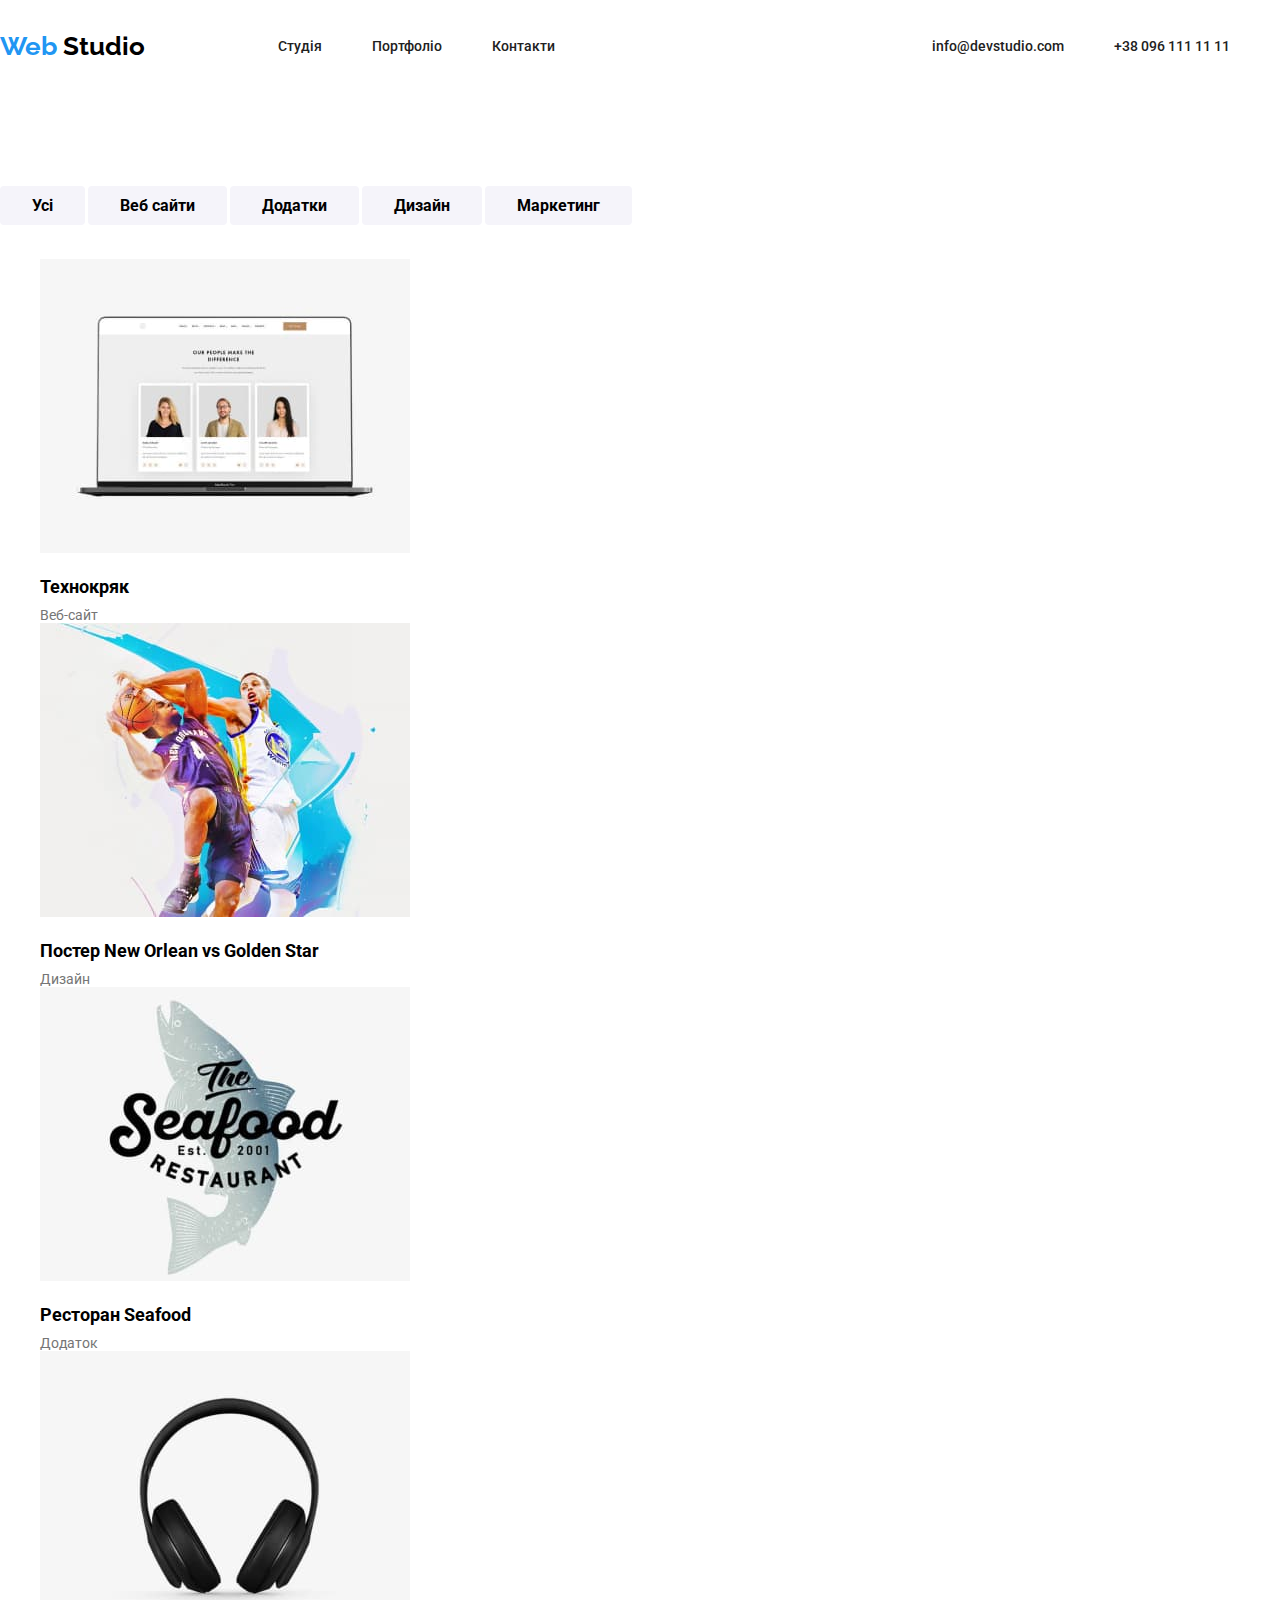
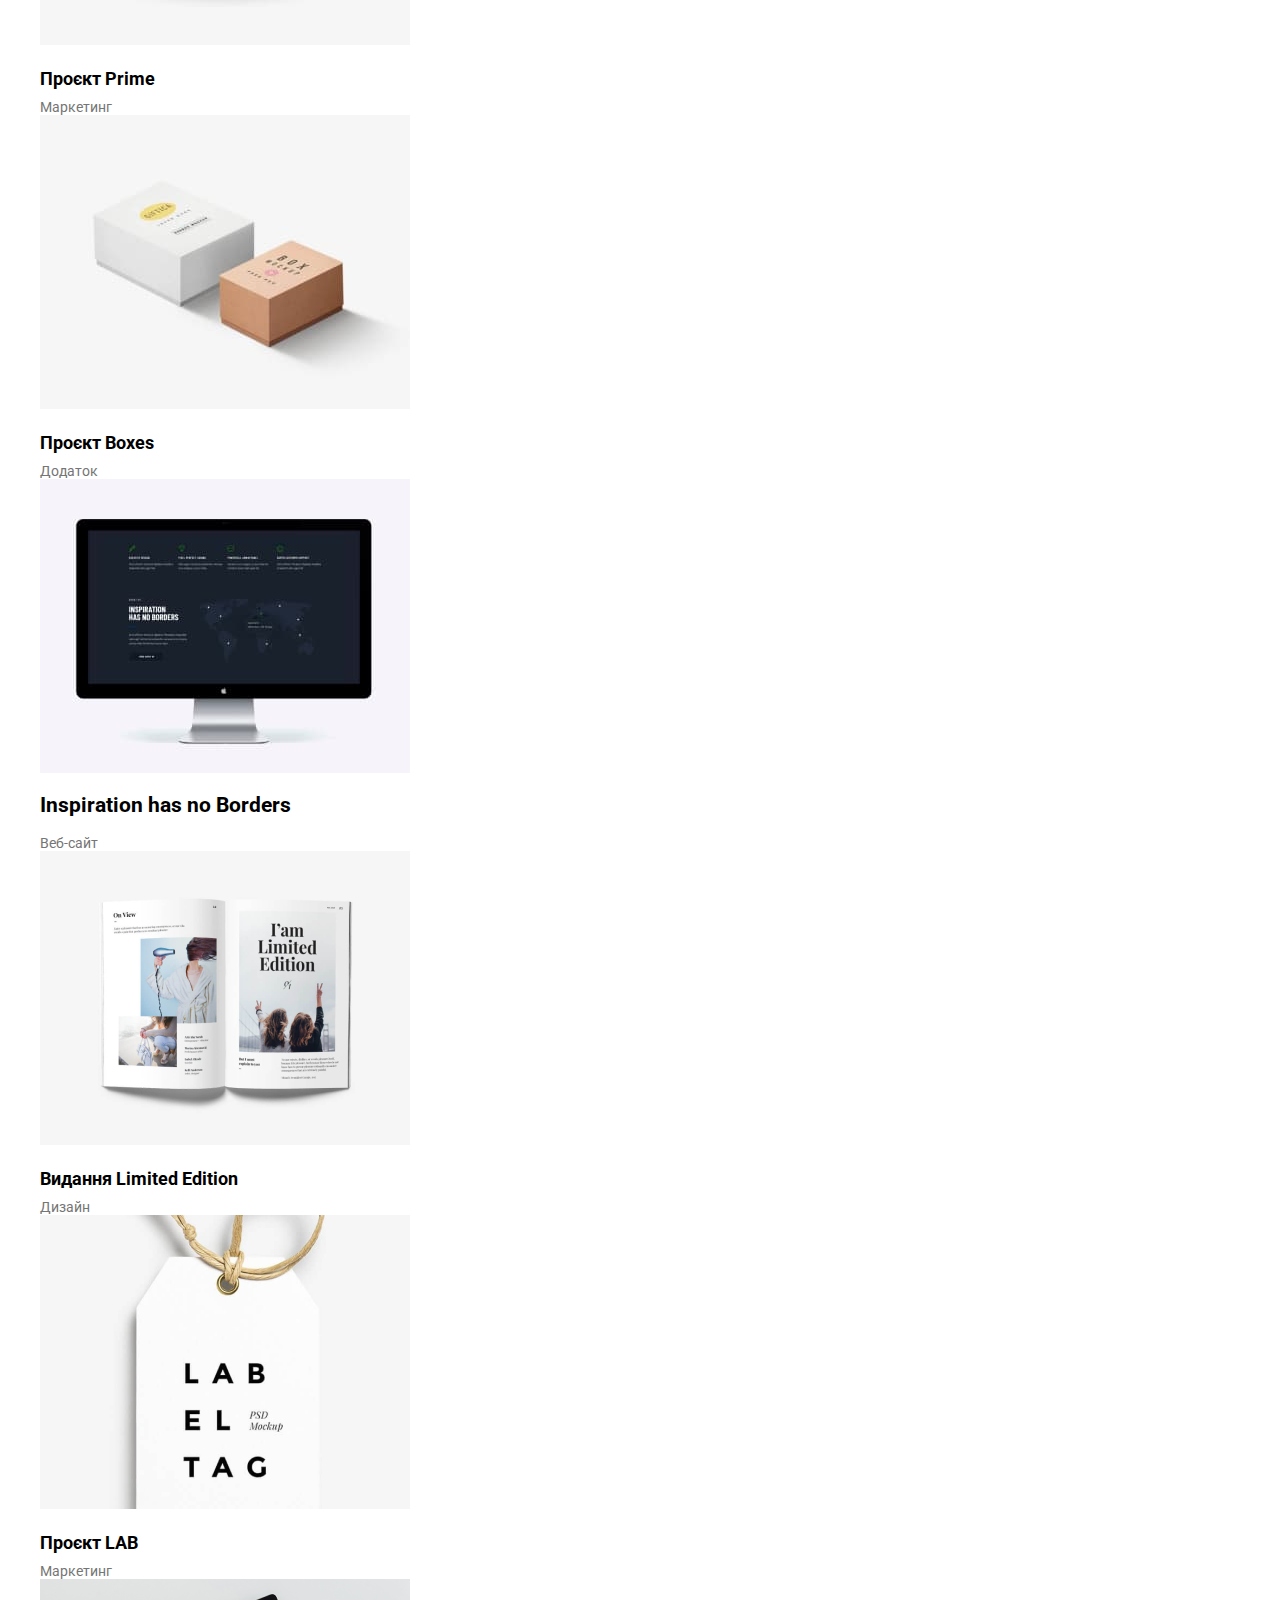
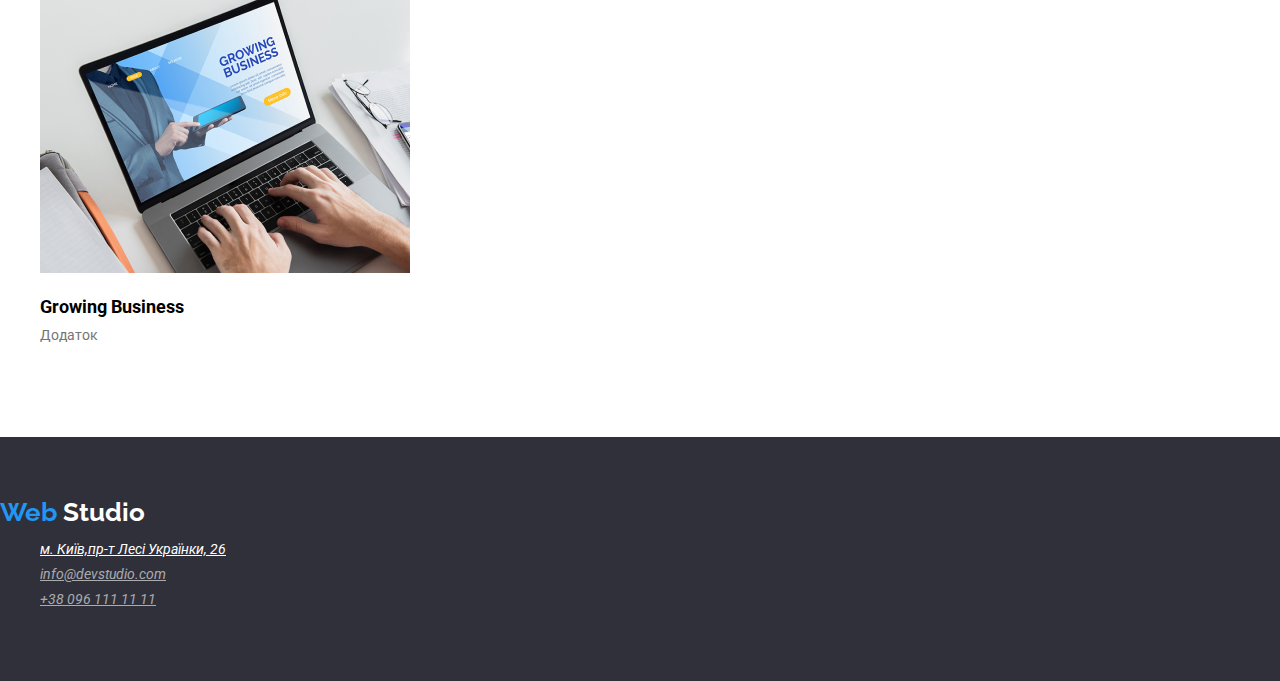
==== portfolio.html @ c98c8016 "Initial commit" ====
<!DOCTYPE html>
<html lang="uk">
  <head>
    <meta charset="UTF-8" />
    <meta http-equiv="X-UA-Compatible" content="IE=edge" />
    <meta name="viewport" content="width=device-width, initial-scale=1.0" />
    <title>Document</title>
    <link rel="preconnect" href="https://fonts.googleapis.com" />
    <link rel="preconnect" href="https://fonts.gstatic.com" crossorigin />
    <link
      href="https://fonts.googleapis.com/css2?family=Raleway:wght@700&family=Roboto:wght@400;500;700;900&display=swap"
      rel="stylesheet"
    />
    <link rel="stylesheet" href="css/styles.css" />
  </head>
  <body class="page">
    <header class="header">
      <nav class="nav">
        <div class="nav-left">
          <a href="index.html" class="logo">
            <span class="logo-1">Web</span>
            <span class="logo-2">Studio</span>
          </a>
          <ul class="links">
            <li><a href="index.html" class="link">Cтудія</a></li>
            <li><a href="portfolio.html" class="link">Портфоліо</a></li>
            <li><a href="#" class="link">Контакти</a></li>
          </ul>
        </div>
        <div class="nav-right">
          <ul class="links">
            <li>
              <a href="mailto:info@devstudio.com" class="link"
                >info@devstudio.com</a
              >
            </li>
            <li>
              <a href="tel:+380961111111" class="link">+38 096 111 11 11</a>
            </li>
          </ul>
        </div>
      </nav>
    </header>
    <main>
      <section class="buttons">
        <div>
          <button type="button" class="filter-button">Усі</button>
          <button type="button" class="filter-button">Веб сайти</button>
          <button type="button" class="filter-button">Додатки</button>
          <button type="button" class="filter-button">Дизайн</button>
          <button type="button" class="filter-button">Маркетинг</button>
        </div>
      </section>
      <section class="goods">
        <h1 hidden="Приклади постерів"></h1>
        <ul class="list">
          <li>
            <img
              src="images/first-pic.jpg"
              alt="фото нашої команди"
              width="370"
              height="294"
            />
            <h2 class="good-title">Технокряк</h2>
            <p class="text">Веб-сайт</p>
          </li>
          <li>
            <img
              src="images/second-pic.jpg"
              alt="два баскетболисти з мячем"
              width="370"
              height="294"
            />
            <h2 class="good-title">Постер New Orlean vs Golden Star</h2>
            <p class="text">Дизайн</p>
          </li>
          <li>
            <img
              src="images/third-pic.jpg"
              alt="постер ресторану з акулою"
              width="370"
              height="294"
            />
            <h2 class="good-title">Ресторан Seafood</h2>
            <p class="text">Додаток</p>
          </li>
          <li>
            <img
              src="images/fourth-pic.jpg"
              alt="зображення навушників"
              width="370"
              height="294"
            />
            <h2 class="good-title">Проєкт Prime</h2>
            <p class="text">Маркетинг</p>
          </li>
          <li>
            <img
              src="images/fifth-pic.jpg"
              alt="зображення боксів"
              width="370"
              height="294"
            />

            <h2 class="good-title">Проєкт Boxes</h2>
            <p class="text">Додаток</p>
          </li>
          <li>
            <img
              src="images/sixth-pic.jpg"
              alt="зображення монітору"
              width="370"
              height="294"
            />

            <h2>Inspiration has no Borders</h2>
            <p class="text">Веб-сайт</p>
          </li>
          <li>
            <img
              src="images/seven-pic.png"
              alt="приклад видання"
              width="370"
              height="294"
            />

            <h2 class="good-title">Видання Limited Edition</h2>
            <p class="text">Дизайн</p>
          </li>
          <li>
            <img
              src="images/eight-pic.png"
              alt="приклад проєкту лаб"
              width="370"
              height="294"
            />
            <h2 class="good-title">Проєкт LAB</h2>
            <p class="text">Маркетинг</p>
          </li>
          <li>
            <img
              src="images/nine-pic.png"
              alt="розробник працює на проєктом"
              width="370"
              height="294"
            />
            <h2 class="good-title">Growing Business</h2>
            <p class="text">Додаток</p>
          </li>
        </ul>
      </section>
    </main>
    <footer class="footer">
      <a href="index.html" class="logo">
        <span class="logo-1">Web</span>
        <span class="logo-3">Studio</span>
      </a>
      <address>
        <ul>
          <li class="footer-link">
            <a href="https://goo.gl/maps/7U3RjN2kpvTRgzjR8" class="navigation"
              >м. Київ,пр-т Лесі Українки, 26</a
            >
          </li>
          <li class="footer-link">
            <a href="mailto:info@devstudio.com" class="address"
              >info@devstudio.com</a
            >
          </li>
          <li class="footer-link">
            <a href="tel:+380961111111" class="address">+38 096 111 11 11</a>
          </li>
        </ul>
      </address>
    </footer>
  </body>
</html>
---- css/styles.css ----
:root {
  --active-color: #2196f3;
  --main-text-color: #000;
  --text-color: #212121;
  --main-back-color: #ffffff;
  --section-color: #2f303a;
  --address-color: #ffffff99;
  --team-back-color: #f5f4fa;
  --sub-text-color: #757575;
}
.page {
  font-family: Roboto, sans-serif;
  font-size: 14px;
  background-color: var(--main-back-color);
  margin: 0;
  color: var(--main-text-color);
}
.hero-title {
  font-size: 44px;
  color: var(--main-back-color);
  font-weight: 696;
  text-align: center;
}
.button {
  color: var(--main-back-color);
  background-color: var(--active-color);
  padding: 10px 32px;
  font-family: Roboto, sans-serif;
  font-size: 16px;
  font-weight: 700;
  border: none;
  border-radius: 4px;
  cursor: pointer;
}
.filter-button {
  color: var(--main-text-color);
  background-color: var(--team-back-color);
  padding: 10px 32px;
  font-family: Roboto, sans-serif;
  font-size: 16px;
  font-weight: 700;
  border: none;
  border-radius: 4px;
  cursor: pointer;
}
.filter-button:hover {
  background-color: var(--active-color);
  color: var(--main-back-color);
}
.list {
  list-style: none;
}
.text {
  margin: 10px 0 0 0;
  color: var(--sub-text-color);
  font-weight: 400;
}
.list-title {
  font-size: 14px;
  margin: 0;
  color: var(--text-color);
}
.title {
  margin: 94px 0px 50px 0px;
  font-size: 36px;
  text-align: center;
  color: var(--text-color);
}
.business-block {
  background-color: var(--section-color);
  padding: 200px 0;
}

/* --- */
.header {
  padding: 24px 0;
  background-color: var(--main-back-color);
}
.nav {
  display: flex;
  justify-content: space-between;
  align-items: center;
  color: var(--text-color);
}
.nav-left {
  display: flex;
  align-items: center;
  color: var(--text-color);
}

.logo {
  font-family: "Raleway", sans-serif;
  font-size: 26px;
  font-weight: 700;
  text-decoration: none;
  margin-right: 93px;
}
.logo-1 {
  color: var(--active-color);
}
.logo-2 {
  color: var(--main-text-color);
}
.logo-3 {
  color: var(--main-back-color);
}
/* --- */
.links {
  list-style: none;
  display: flex;
  color: var(--text-color);
}
.link {
  color: var(--text-color);
  text-decoration: none;
  font-weight: 500;
  margin-right: 50px;
}
.link:hover {
  color: var(--active-color);
}
.team-block {
  background-color: var(--team-back-color);
  font-size: 16px;
}
.service-block {
  margin-bottom: 94px;
}
.stuff-card {
  background-color: var(--main-back-color);
}
.stuff-title {
  margin: 30px 0 0 0;
}
.footer {
  background-color: var(--section-color);
  padding: 60px 0;
}
.footer-link {
  margin: 9px 0 0 0;
  list-style: none;
}
.address {
  font-size: 14px;
  color: var(--address-color);
  font-size: normal;
}
.navigation {
  color: var(--main-back-color);
}
.good-title {
  margin: 20px 0 0 0;
  font-size: 18px;
}
.buttons {
  margin-top: 94px;
}
.goods {
  margin: 34px 0 94px 0;
}
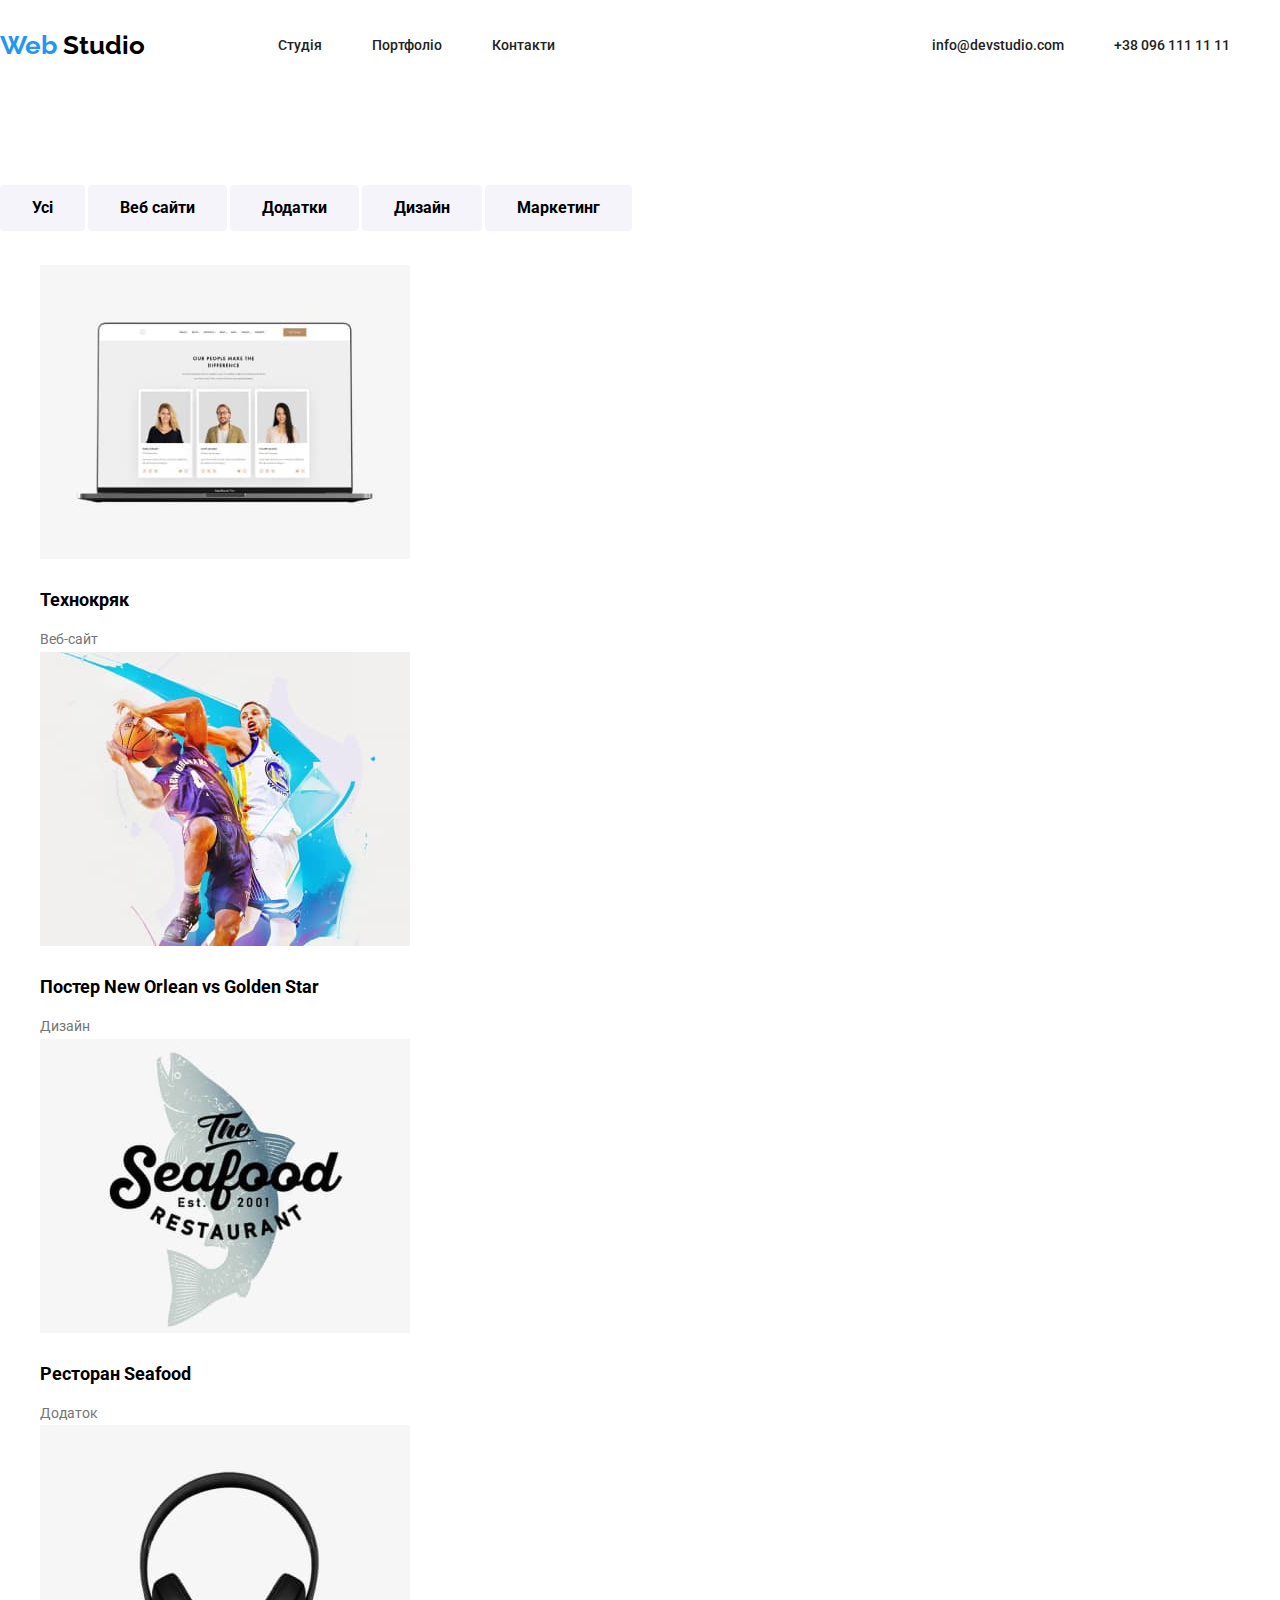
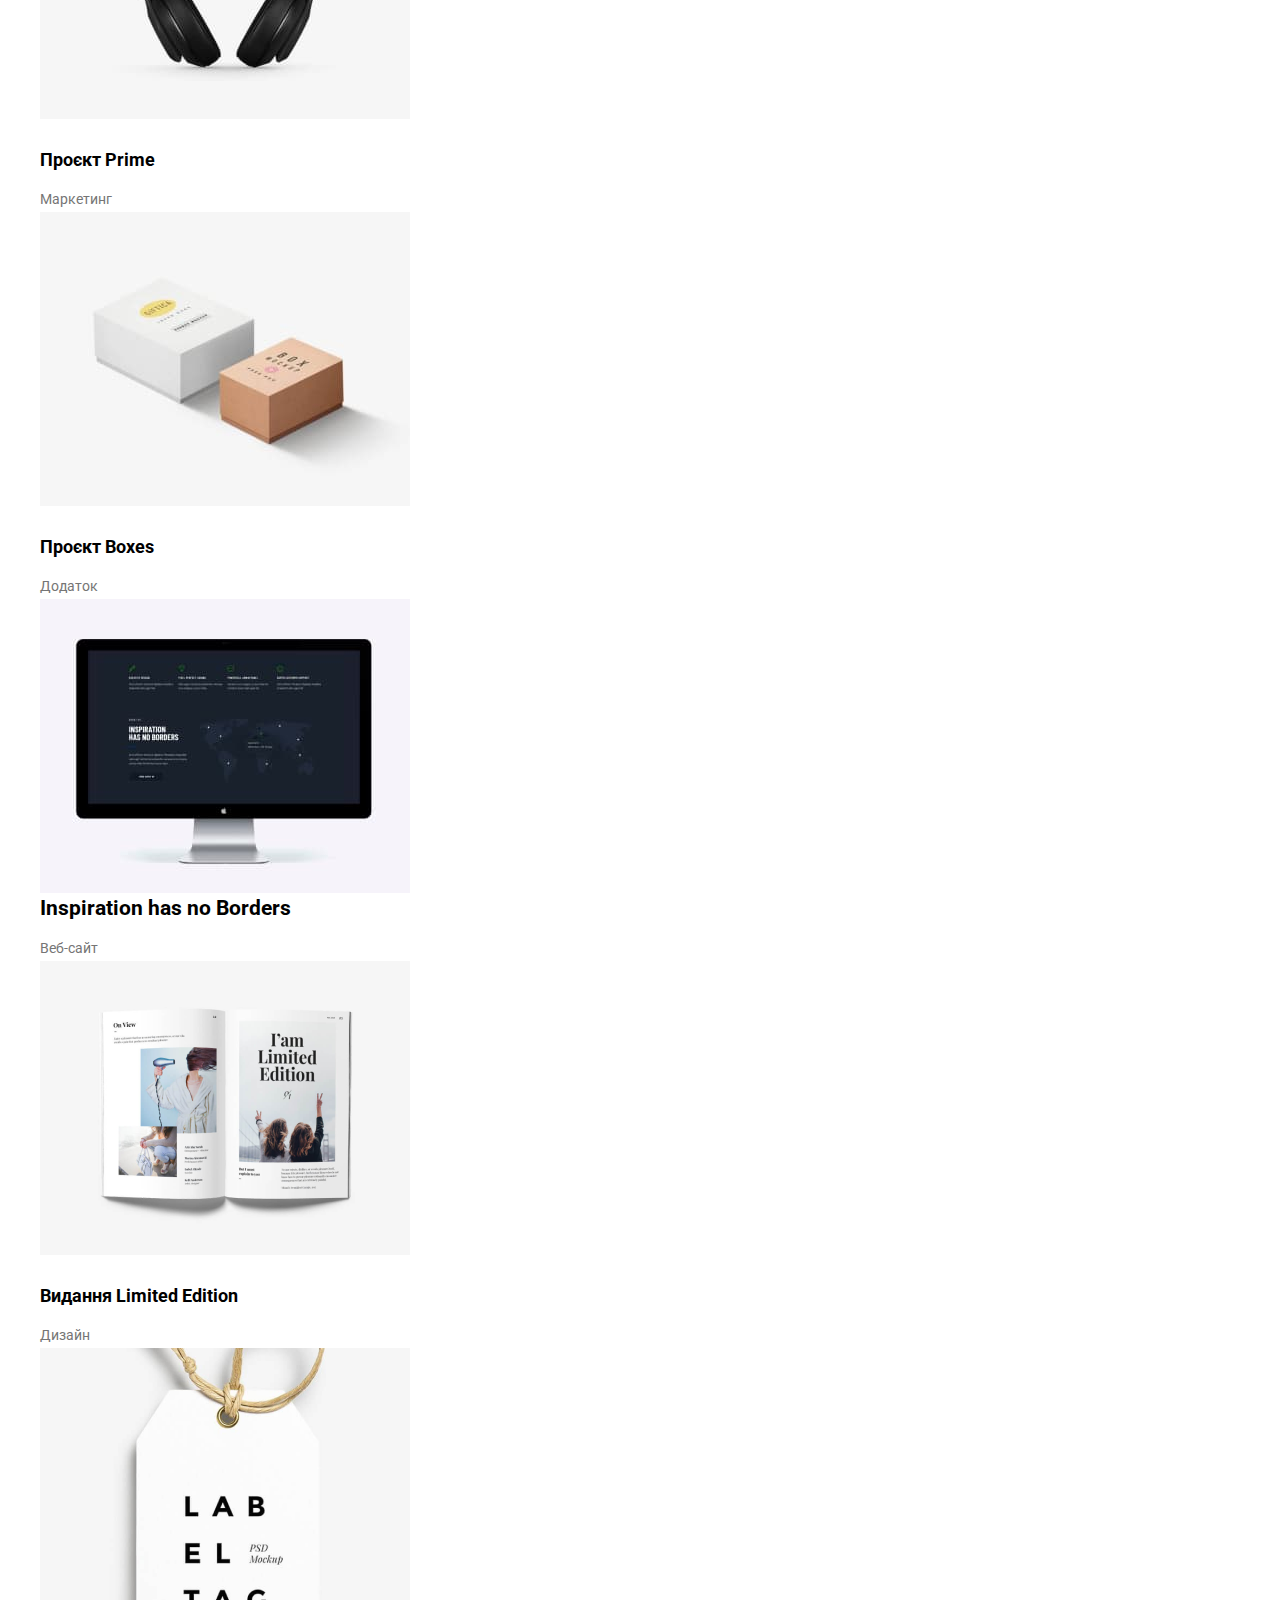
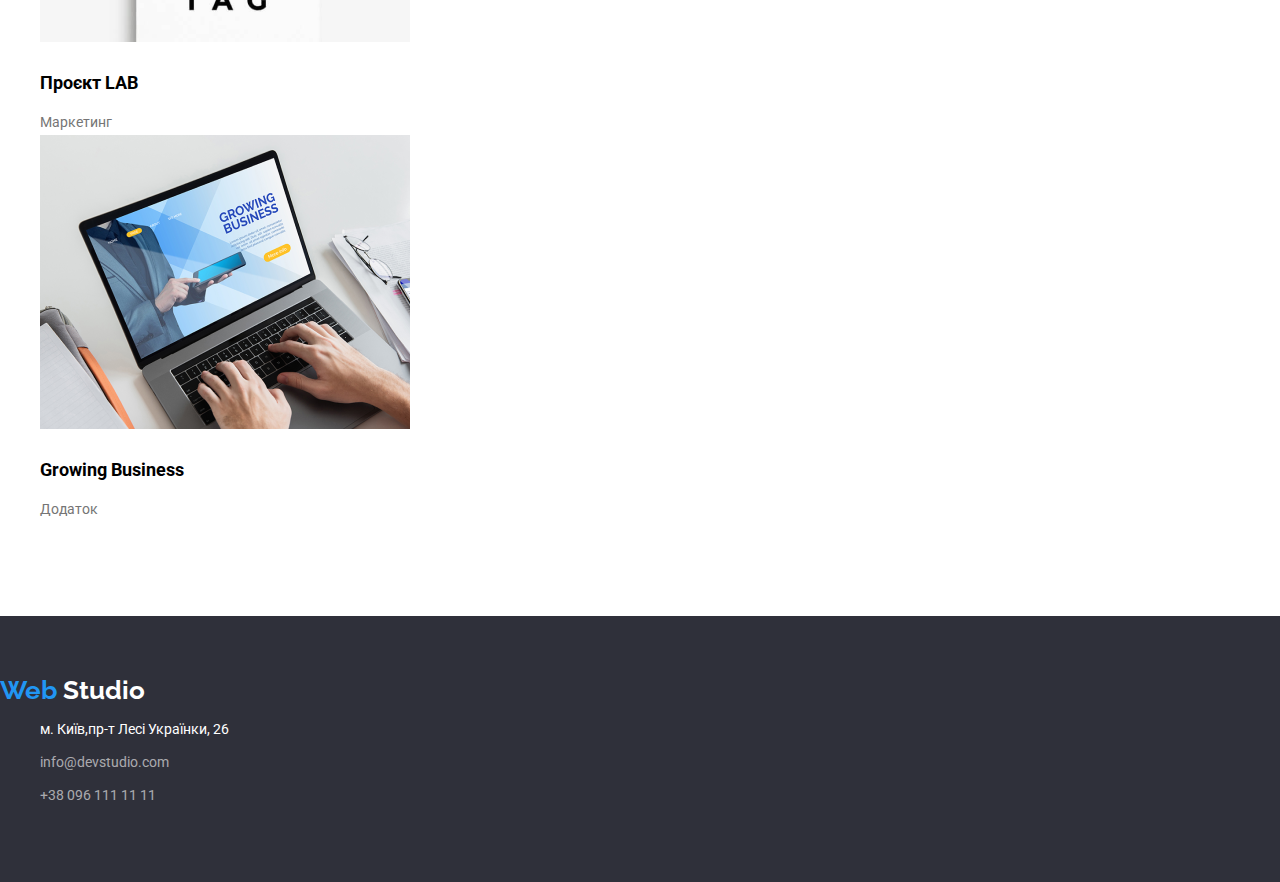
==== commit ea936364: "changes of 2th hw" ====
--- a/portfolio.html
+++ b/portfolio.html
@@ -155,7 +155,7 @@
         <span class="logo-1">Web</span>
         <span class="logo-3">Studio</span>
       </a>
-      <address>
+      <address class="address-view">
         <ul>
           <li class="footer-link">
             <a href="https://goo.gl/maps/7U3RjN2kpvTRgzjR8" class="navigation"
--- a/css/styles.css
+++ b/css/styles.css
@@ -7,6 +7,15 @@
   --address-color: #ffffff99;
   --team-back-color: #f5f4fa;
   --sub-text-color: #757575;
+}
+h1,
+h2,
+h3,
+h4,
+h5,
+h6,
+p {
+  margin-top: 0;
 }
 .page {
   font-family: Roboto, sans-serif;
@@ -18,19 +27,22 @@
 .hero-title {
   font-size: 44px;
   color: var(--main-back-color);
-  font-weight: 696;
+  font-weight: 900;
   text-align: center;
+  max-width: 696px;
+  line-height: 1.3;
 }
 .button {
   color: var(--main-back-color);
   background-color: var(--active-color);
   padding: 10px 32px;
-  font-family: Roboto, sans-serif;
+  font-family: inherit;
   font-size: 16px;
   font-weight: 700;
   border: none;
   border-radius: 4px;
   cursor: pointer;
+  line-height: 1.8;
 }
 .filter-button {
   color: var(--main-text-color);
@@ -42,6 +54,7 @@
   border: none;
   border-radius: 4px;
   cursor: pointer;
+  line-height: 1.6;
 }
 .filter-button:hover {
   background-color: var(--active-color);
@@ -53,18 +66,18 @@
 .text {
   margin: 10px 0 0 0;
   color: var(--sub-text-color);
-  font-weight: 400;
+  line-height: 1.7;
 }
 .list-title {
   font-size: 14px;
-  margin: 0;
   color: var(--text-color);
+  line-height: 1.1;
 }
 .title {
-  margin: 94px 0px 50px 0px;
   font-size: 36px;
   text-align: center;
   color: var(--text-color);
+  line-height: 1.1;
 }
 .business-block {
   background-color: var(--section-color);
@@ -94,6 +107,7 @@
   font-weight: 700;
   text-decoration: none;
   margin-right: 93px;
+  line-height: 1.1;
 }
 .logo-1 {
   color: var(--active-color);
@@ -109,12 +123,14 @@
   list-style: none;
   display: flex;
   color: var(--text-color);
+  line-height: 1.1;
 }
 .link {
   color: var(--text-color);
   text-decoration: none;
   font-weight: 500;
   margin-right: 50px;
+  line-height: 1.1;
 }
 .link:hover {
   color: var(--active-color);
@@ -122,6 +138,7 @@
 .team-block {
   background-color: var(--team-back-color);
   font-size: 16px;
+  line-height: 1.1;
 }
 .service-block {
   margin-bottom: 94px;
@@ -131,6 +148,9 @@
 }
 .stuff-title {
   margin: 30px 0 0 0;
+  font-size: 16px;
+  font-weight: 500;
+  line-height: 1.1;
 }
 .footer {
   background-color: var(--section-color);
@@ -139,11 +159,14 @@
 .footer-link {
   margin: 9px 0 0 0;
   list-style: none;
+  line-height: 1.7;
 }
 .address {
   font-size: 14px;
   color: var(--address-color);
-  font-size: normal;
+}
+.address-view {
+  font-style: normal;
 }
 .navigation {
   color: var(--main-back-color);
@@ -151,6 +174,7 @@
 .good-title {
   margin: 20px 0 0 0;
   font-size: 18px;
+  line-height: 2;
 }
 .buttons {
   margin-top: 94px;
@@ -158,3 +182,6 @@
 .goods {
   margin: 34px 0 94px 0;
 }
+a {
+  text-decoration: none;
+}
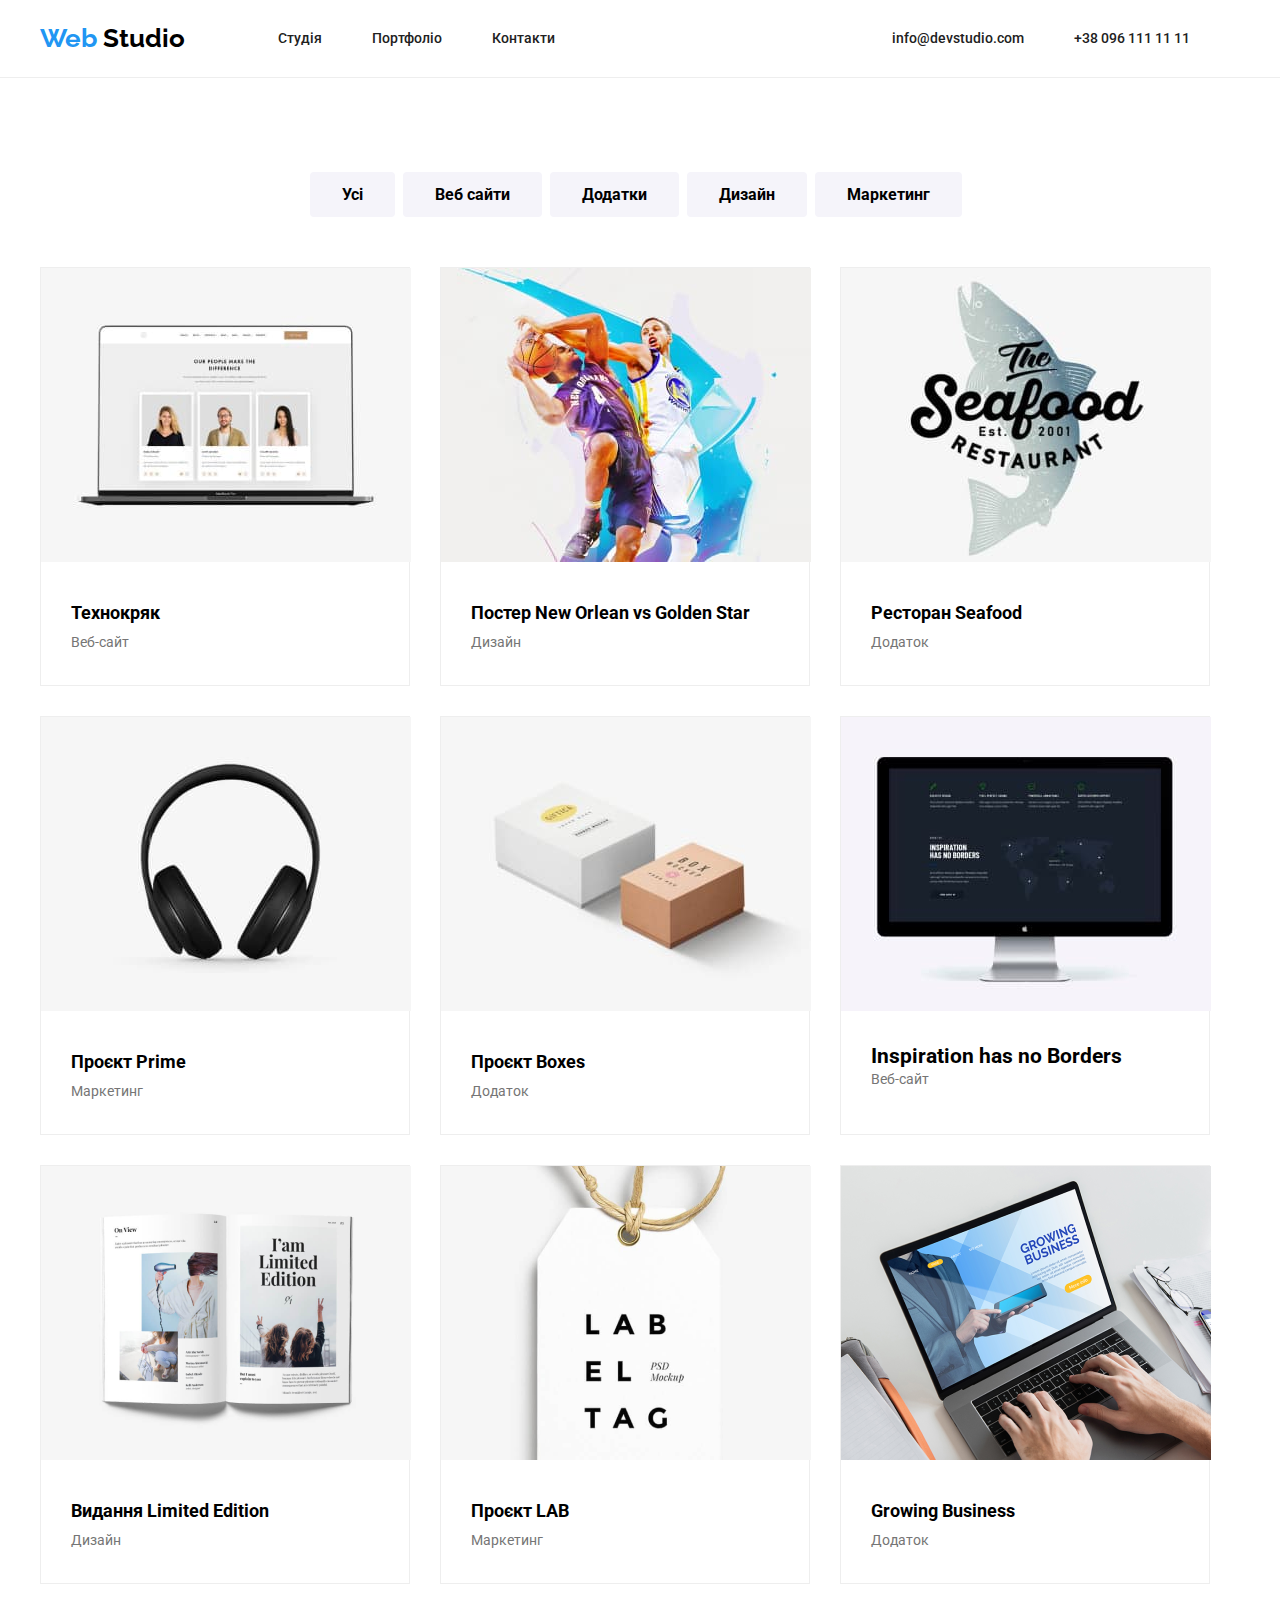
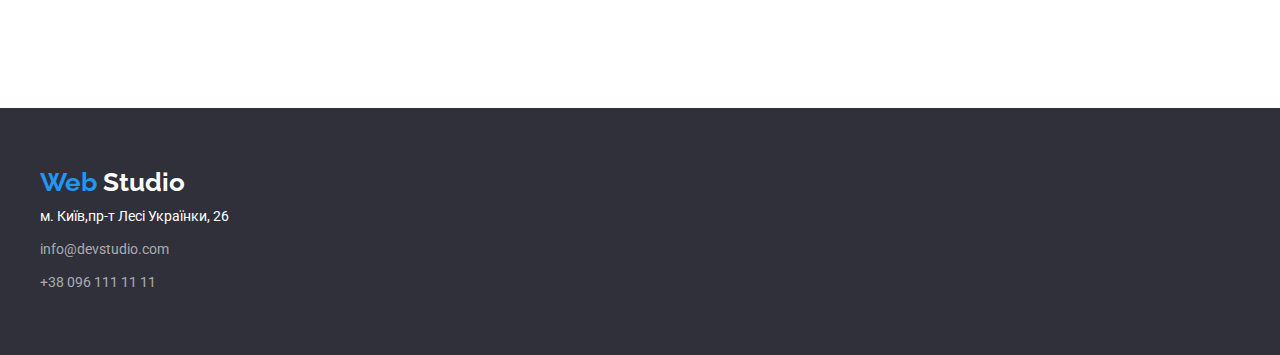
==== commit c1d6d08e: "final homework3" ====
--- a/portfolio.html
+++ b/portfolio.html
@@ -11,167 +11,197 @@
       href="https://fonts.googleapis.com/css2?family=Raleway:wght@700&family=Roboto:wght@400;500;700;900&display=swap"
       rel="stylesheet"
     />
+    <link
+      rel="stylesheet"
+      href="https://cdnjs.cloudflare.com/ajax/libs/modern-normalize/1.1.0/modern-normalize.min.css"
+      integrity="sha512-wpPYUAdjBVSE4KJnH1VR1HeZfpl1ub8YT/NKx4PuQ5NmX2tKuGu6U/JRp5y+Y8XG2tV+wKQpNHVUX03MfMFn9Q=="
+      crossorigin="anonymous"
+      referrerpolicy="no-referrer"
+    />
     <link rel="stylesheet" href="css/styles.css" />
   </head>
   <body class="page">
     <header class="header">
-      <nav class="nav">
-        <div class="nav-left">
-          <a href="index.html" class="logo">
-            <span class="logo-1">Web</span>
-            <span class="logo-2">Studio</span>
-          </a>
-          <ul class="links">
-            <li><a href="index.html" class="link">Cтудія</a></li>
-            <li><a href="portfolio.html" class="link">Портфоліо</a></li>
-            <li><a href="#" class="link">Контакти</a></li>
-          </ul>
-        </div>
-        <div class="nav-right">
-          <ul class="links">
-            <li>
-              <a href="mailto:info@devstudio.com" class="link"
-                >info@devstudio.com</a
-              >
-            </li>
-            <li>
-              <a href="tel:+380961111111" class="link">+38 096 111 11 11</a>
-            </li>
-          </ul>
-        </div>
-      </nav>
+      <div class="container">
+        <nav class="nav">
+          <div class="nav-left">
+            <a href="index.html" class="logo">
+              <span class="logo-1">Web</span>
+              <span class="logo-2">Studio</span>
+            </a>
+            <ul class="links">
+              <li><a href="index.html" class="link">Cтудія</a></li>
+              <li><a href="portfolio.html" class="link">Портфоліо</a></li>
+              <li><a href="#" class="link">Контакти</a></li>
+            </ul>
+          </div>
+          <div class="nav-right">
+            <ul class="links">
+              <li>
+                <a href="mailto:info@devstudio.com" class="link"
+                  >info@devstudio.com</a
+                >
+              </li>
+              <li>
+                <a href="tel:+380961111111" class="link">+38 096 111 11 11</a>
+              </li>
+            </ul>
+          </div>
+        </nav>
+      </div>
     </header>
     <main>
       <section class="buttons">
-        <div>
-          <button type="button" class="filter-button">Усі</button>
-          <button type="button" class="filter-button">Веб сайти</button>
-          <button type="button" class="filter-button">Додатки</button>
-          <button type="button" class="filter-button">Дизайн</button>
-          <button type="button" class="filter-button">Маркетинг</button>
+        <div class="container">
+          <div class="buttons-content">
+            <button type="button" class="filter-button">Усі</button>
+            <button type="button" class="filter-button">Веб сайти</button>
+            <button type="button" class="filter-button">Додатки</button>
+            <button type="button" class="filter-button">Дизайн</button>
+            <button type="button" class="filter-button">Маркетинг</button>
+          </div>
         </div>
       </section>
       <section class="goods">
-        <h1 hidden="Приклади постерів"></h1>
-        <ul class="list">
-          <li>
-            <img
-              src="images/first-pic.jpg"
-              alt="фото нашої команди"
-              width="370"
-              height="294"
-            />
-            <h2 class="good-title">Технокряк</h2>
-            <p class="text">Веб-сайт</p>
-          </li>
-          <li>
-            <img
-              src="images/second-pic.jpg"
-              alt="два баскетболисти з мячем"
-              width="370"
-              height="294"
-            />
-            <h2 class="good-title">Постер New Orlean vs Golden Star</h2>
-            <p class="text">Дизайн</p>
-          </li>
-          <li>
-            <img
-              src="images/third-pic.jpg"
-              alt="постер ресторану з акулою"
-              width="370"
-              height="294"
-            />
-            <h2 class="good-title">Ресторан Seafood</h2>
-            <p class="text">Додаток</p>
-          </li>
-          <li>
-            <img
-              src="images/fourth-pic.jpg"
-              alt="зображення навушників"
-              width="370"
-              height="294"
-            />
-            <h2 class="good-title">Проєкт Prime</h2>
-            <p class="text">Маркетинг</p>
-          </li>
-          <li>
-            <img
-              src="images/fifth-pic.jpg"
-              alt="зображення боксів"
-              width="370"
-              height="294"
-            />
-
-            <h2 class="good-title">Проєкт Boxes</h2>
-            <p class="text">Додаток</p>
-          </li>
-          <li>
-            <img
-              src="images/sixth-pic.jpg"
-              alt="зображення монітору"
-              width="370"
-              height="294"
-            />
-
-            <h2>Inspiration has no Borders</h2>
-            <p class="text">Веб-сайт</p>
-          </li>
-          <li>
-            <img
-              src="images/seven-pic.png"
-              alt="приклад видання"
-              width="370"
-              height="294"
-            />
-
-            <h2 class="good-title">Видання Limited Edition</h2>
-            <p class="text">Дизайн</p>
-          </li>
-          <li>
-            <img
-              src="images/eight-pic.png"
-              alt="приклад проєкту лаб"
-              width="370"
-              height="294"
-            />
-            <h2 class="good-title">Проєкт LAB</h2>
-            <p class="text">Маркетинг</p>
-          </li>
-          <li>
-            <img
-              src="images/nine-pic.png"
-              alt="розробник працює на проєктом"
-              width="370"
-              height="294"
-            />
-            <h2 class="good-title">Growing Business</h2>
-            <p class="text">Додаток</p>
-          </li>
-        </ul>
+        <div class="container">
+          <h1 hidden="Приклади постерів"></h1>
+          <ul class="list list-goods">
+            <li class="list-image">
+              <img
+                src="images/first-pic.jpg"
+                alt="фото нашої команди"
+                width="370"
+                height="294"
+              />
+              <div class="title-subtitle-block">
+                <h2 class="good-title">Технокряк</h2>
+                <p class="text">Веб-сайт</p>
+              </div>
+            </li>
+            <li class="list-image">
+              <img
+                src="images/second-pic.jpg"
+                alt="два баскетболисти з мячем"
+                width="370"
+                height="294"
+              />
+              <div class="title-subtitle-block">
+                <h2 class="good-title">Постер New Orlean vs Golden Star</h2>
+                <p class="text">Дизайн</p>
+              </div>
+            </li>
+            <li class="list-image">
+              <img
+                src="images/third-pic.jpg"
+                alt="постер ресторану з акулою"
+                width="370"
+                height="294"
+              />
+              <div class="title-subtitle-block">
+                <h2 class="good-title">Ресторан Seafood</h2>
+                <p class="text">Додаток</p>
+              </div>
+            </li>
+            <li class="list-image">
+              <img
+                src="images/fourth-pic.jpg"
+                alt="зображення навушників"
+                width="370"
+                height="294"
+              />
+              <div class="title-subtitle-block">
+                <h2 class="good-title">Проєкт Prime</h2>
+                <p class="text">Маркетинг</p>
+              </div>
+            </li>
+            <li class="list-image">
+              <img
+                src="images/fifth-pic.jpg"
+                alt="зображення боксів"
+                width="370"
+                height="294"
+              />
+              <div class="title-subtitle-block">
+                <h2 class="good-title">Проєкт Boxes</h2>
+                <p class="text">Додаток</p>
+              </div>
+            </li>
+            <li class="list-image">
+              <img
+                src="images/sixth-pic.jpg"
+                alt="зображення монітору"
+                width="370"
+                height="294"
+              />
+              <div class="title-subtitle-block">
+                <h2>Inspiration has no Borders</h2>
+                <p class="text">Веб-сайт</p>
+              </div>
+            </li>
+            <li class="list-image">
+              <img
+                src="images/seven-pic.png"
+                alt="приклад видання"
+                width="370"
+                height="294"
+              />
+              <div class="title-subtitle-block">
+                <h2 class="good-title">Видання Limited Edition</h2>
+                <p class="text">Дизайн</p>
+              </div>
+            </li>
+            <li class="list-image">
+              <img
+                src="images/eight-pic.png"
+                alt="приклад проєкту лаб"
+                width="370"
+                height="294"
+              />
+              <div class="title-subtitle-block">
+                <h2 class="good-title">Проєкт LAB</h2>
+                <p class="text">Маркетинг</p>
+              </div>
+            </li>
+            <li class="list-image">
+              <img
+                src="images/nine-pic.png"
+                alt="розробник працює на проєктом"
+                width="370"
+                height="294"
+              />
+              <div class="title-subtitle-block">
+                <h2 class="good-title">Growing Business</h2>
+                <p class="text">Додаток</p>
+              </div>
+            </li>
+          </ul>
+        </div>
       </section>
     </main>
     <footer class="footer">
-      <a href="index.html" class="logo">
-        <span class="logo-1">Web</span>
-        <span class="logo-3">Studio</span>
-      </a>
-      <address class="address-view">
-        <ul>
-          <li class="footer-link">
-            <a href="https://goo.gl/maps/7U3RjN2kpvTRgzjR8" class="navigation"
-              >м. Київ,пр-т Лесі Українки, 26</a
-            >
-          </li>
-          <li class="footer-link">
-            <a href="mailto:info@devstudio.com" class="address"
-              >info@devstudio.com</a
-            >
-          </li>
-          <li class="footer-link">
-            <a href="tel:+380961111111" class="address">+38 096 111 11 11</a>
-          </li>
-        </ul>
-      </address>
+      <div class="container">
+        <a href="index.html" class="logo">
+          <span class="logo-1">Web</span>
+          <span class="logo-3">Studio</span>
+        </a>
+        <address class="address-view">
+          <ul>
+            <li class="footer-link">
+              <a href="https://goo.gl/maps/7U3RjN2kpvTRgzjR8" class="navigation"
+                >м. Київ,пр-т Лесі Українки, 26</a
+              >
+            </li>
+            <li class="footer-link">
+              <a href="mailto:info@devstudio.com" class="address"
+                >info@devstudio.com</a
+              >
+            </li>
+            <li class="footer-link">
+              <a href="tel:+380961111111" class="address">+38 096 111 11 11</a>
+            </li>
+          </ul>
+        </address>
+      </div>
     </footer>
   </body>
 </html>
--- a/css/styles.css
+++ b/css/styles.css
@@ -7,7 +7,9 @@
   --address-color: #ffffff99;
   --team-back-color: #f5f4fa;
   --sub-text-color: #757575;
-}
+  --border-color: #eee;
+}
+
 h1,
 h2,
 h3,
@@ -15,7 +17,11 @@
 h5,
 h6,
 p {
-  margin-top: 0;
+  margin: 0;
+}
+ul {
+  padding: 0;
+  margin: 0;
 }
 .page {
   font-family: Roboto, sans-serif;
@@ -24,6 +30,16 @@
   margin: 0;
   color: var(--main-text-color);
 }
+.container {
+  width: 1200px;
+  margin: 0 auto;
+}
+.section {
+  padding: 94px 0;
+}
+.section-priority {
+  padding-bottom: 0;
+}
 .hero-title {
   font-size: 44px;
   color: var(--main-back-color);
@@ -36,6 +52,7 @@
   color: var(--main-back-color);
   background-color: var(--active-color);
   padding: 10px 32px;
+  margin-top: 30px;
   font-family: inherit;
   font-size: 16px;
   font-weight: 700;
@@ -55,6 +72,7 @@
   border-radius: 4px;
   cursor: pointer;
   line-height: 1.6;
+  margin-right: 8px;
 }
 .filter-button:hover {
   background-color: var(--active-color);
@@ -63,15 +81,39 @@
 .list {
   list-style: none;
 }
+.list-images {
+  display: flex;
+  justify-content: center;
+  margin-top: 50px;
+}
+.list-image {
+  margin: 0 30px 30px 0;
+  border: 1px solid var(--border-color);
+  box-sizing: border-box;
+  width: 370px;
+}
+.title-subtitle-block {
+  padding: 30px;
+}
+.list-priority {
+  display: flex;
+  justify-content: center;
+}
+.priority-item {
+  margin-right: 30px;
+}
 .text {
-  margin: 10px 0 0 0;
   color: var(--sub-text-color);
   line-height: 1.7;
 }
+.stuff-info {
+  padding: 30px;
+}
 .list-title {
   font-size: 14px;
   color: var(--text-color);
   line-height: 1.1;
+  margin-bottom: 10px;
 }
 .title {
   font-size: 36px;
@@ -82,12 +124,18 @@
 .business-block {
   background-color: var(--section-color);
   padding: 200px 0;
+}
+.business-content {
+  display: flex;
+  align-items: center;
+  flex-direction: column;
 }
 
 /* --- */
 .header {
   padding: 24px 0;
   background-color: var(--main-back-color);
+  border-bottom: 1px solid var(--border-color);
 }
 .nav {
   display: flex;
@@ -140,14 +188,12 @@
   font-size: 16px;
   line-height: 1.1;
 }
-.service-block {
-  margin-bottom: 94px;
-}
 .stuff-card {
   background-color: var(--main-back-color);
+  margin-right: 30px;
 }
 .stuff-title {
-  margin: 30px 0 0 0;
+  margin-bottom: 10px;
   font-size: 16px;
   font-weight: 500;
   line-height: 1.1;
@@ -172,15 +218,22 @@
   color: var(--main-back-color);
 }
 .good-title {
-  margin: 20px 0 0 0;
   font-size: 18px;
   line-height: 2;
 }
 .buttons {
   margin-top: 94px;
 }
+.buttons-content {
+  display: flex;
+  justify-content: center;
+}
 .goods {
-  margin: 34px 0 94px 0;
+  margin: 50px 0 94px 0;
+}
+.list-goods {
+  display: flex;
+  flex-wrap: wrap;
 }
 a {
   text-decoration: none;
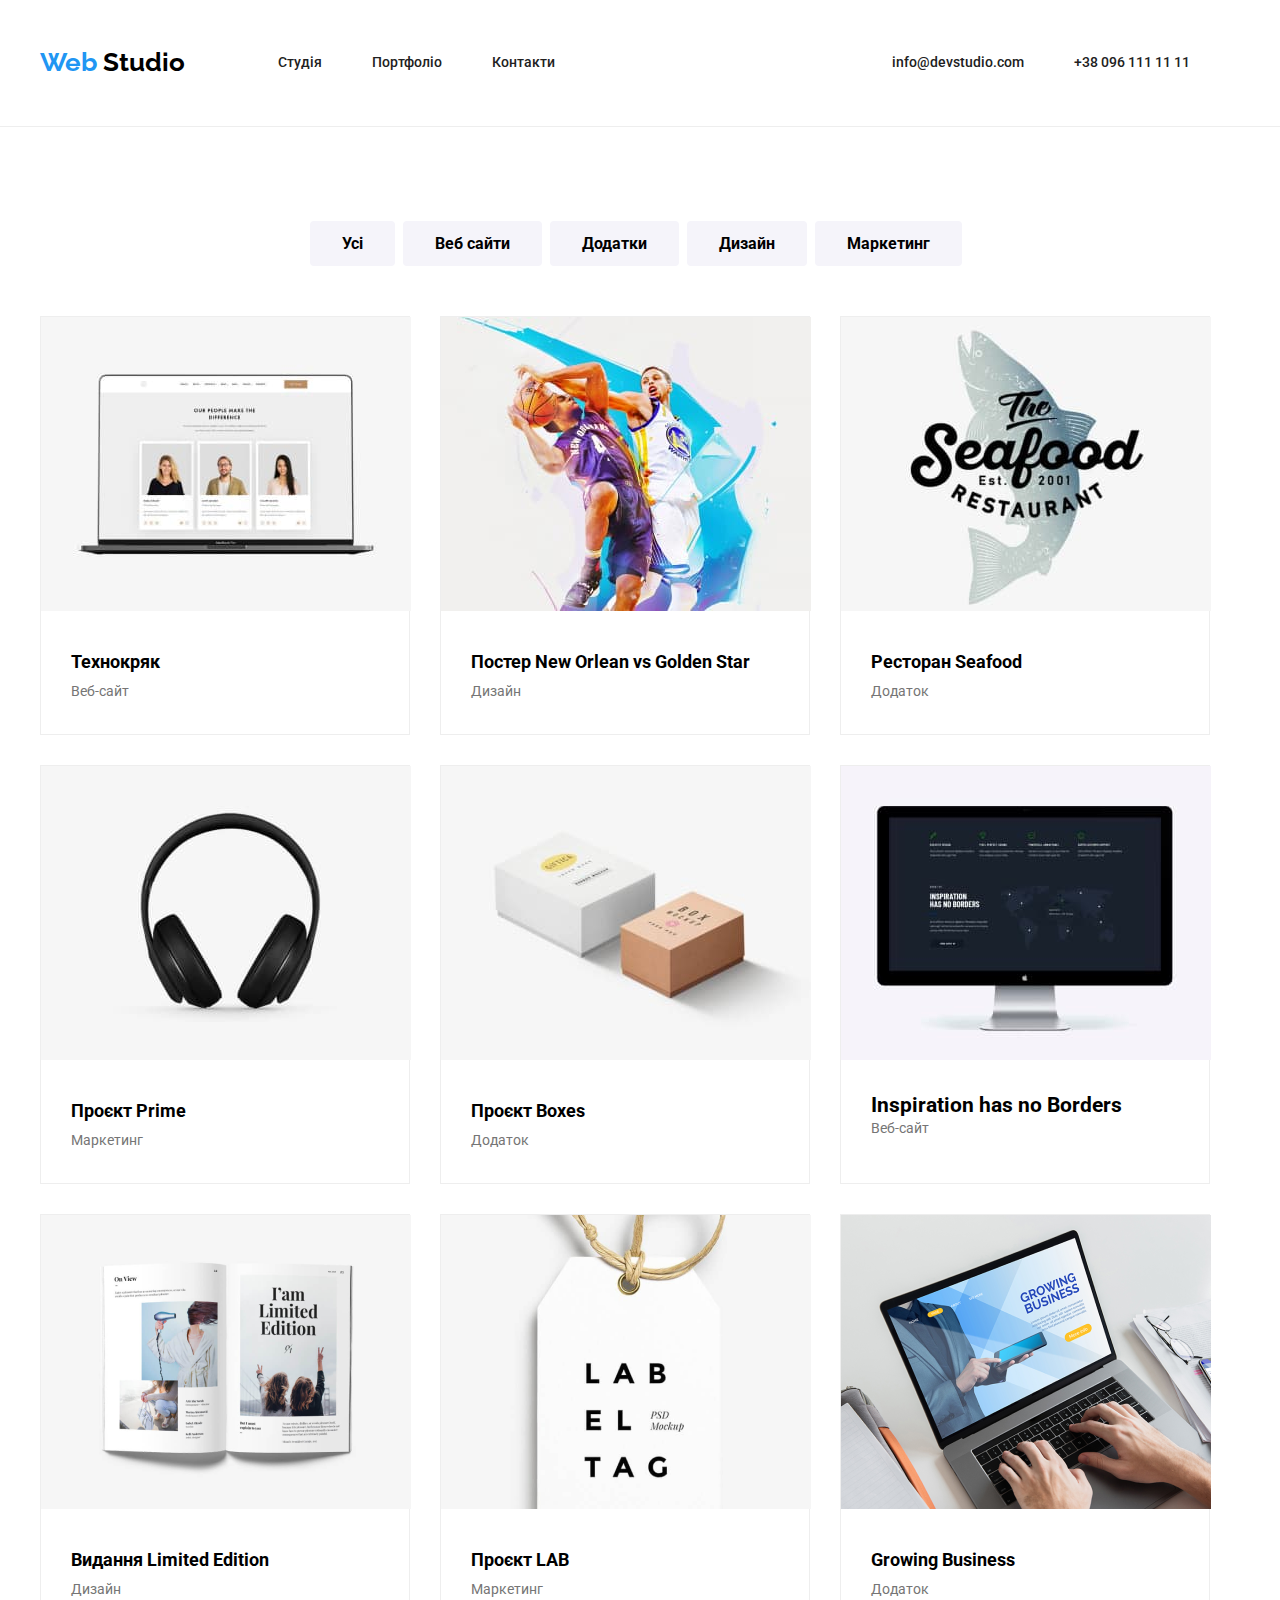
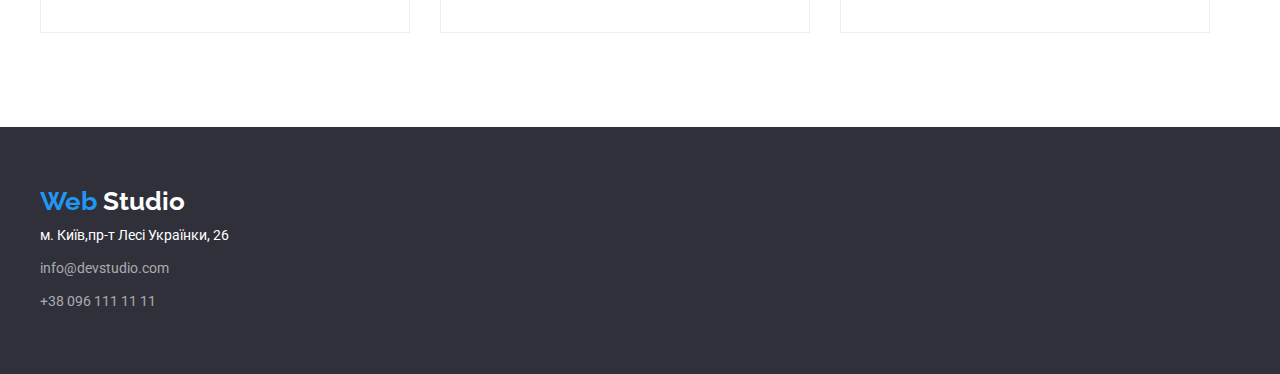
==== commit 4b0b9c2b: "fixed logo and address" ====
--- a/portfolio.html
+++ b/portfolio.html
@@ -25,7 +25,7 @@
       <div class="container">
         <nav class="nav">
           <div class="nav-left">
-            <a href="index.html" class="logo">
+            <a href="index.html" class="logo header-logo">
               <span class="logo-1">Web</span>
               <span class="logo-2">Studio</span>
             </a>
@@ -187,7 +187,11 @@
         <address class="address-view">
           <ul>
             <li class="footer-link">
-              <a href="https://goo.gl/maps/7U3RjN2kpvTRgzjR8" class="navigation"
+              <a
+                href="https://goo.gl/maps/7U3RjN2kpvTRgzjR8"
+                target="_blank"
+                rel="noreferrer noopener"
+                class="navigation"
                 >м. Київ,пр-т Лесі Українки, 26</a
               >
             </li>
--- a/css/styles.css
+++ b/css/styles.css
@@ -18,6 +18,7 @@
 h6,
 p {
   margin: 0;
+  padding: 0;
 }
 ul {
   padding: 0;
@@ -33,6 +34,7 @@
 .container {
   width: 1200px;
   margin: 0 auto;
+  padding: 0 15px;
 }
 .section {
   padding: 94px 0;
@@ -59,7 +61,7 @@
   border: none;
   border-radius: 4px;
   cursor: pointer;
-  line-height: 1.8;
+  line-height: 1.88;
 }
 .filter-button {
   color: var(--main-text-color);
@@ -85,9 +87,9 @@
   display: flex;
   justify-content: center;
   margin-top: 50px;
+  gap: 30px;
 }
 .list-image {
-  margin: 0 30px 30px 0;
   border: 1px solid var(--border-color);
   box-sizing: border-box;
   width: 370px;
@@ -99,7 +101,7 @@
   display: flex;
   justify-content: center;
 }
-.priority-item {
+.priority-item:nth-child() {
   margin-right: 30px;
 }
 .text {
@@ -155,6 +157,7 @@
   font-weight: 700;
   text-decoration: none;
   margin-right: 93px;
+  margin-bottom: 20px;
   line-height: 1.1;
 }
 .logo-1 {
@@ -165,6 +168,10 @@
 }
 .logo-3 {
   color: var(--main-back-color);
+}
+.header-logo {
+  margin-top: 24px;
+  margin-bottom: 25px;
 }
 /* --- */
 .links {
@@ -207,6 +214,9 @@
   list-style: none;
   line-height: 1.7;
 }
+.footer-links :nth-child(2n) {
+  margin-bottom: 9px;
+}
 .address {
   font-size: 14px;
   color: var(--address-color);
@@ -234,6 +244,7 @@
 .list-goods {
   display: flex;
   flex-wrap: wrap;
+  gap: 30px;
 }
 a {
   text-decoration: none;
